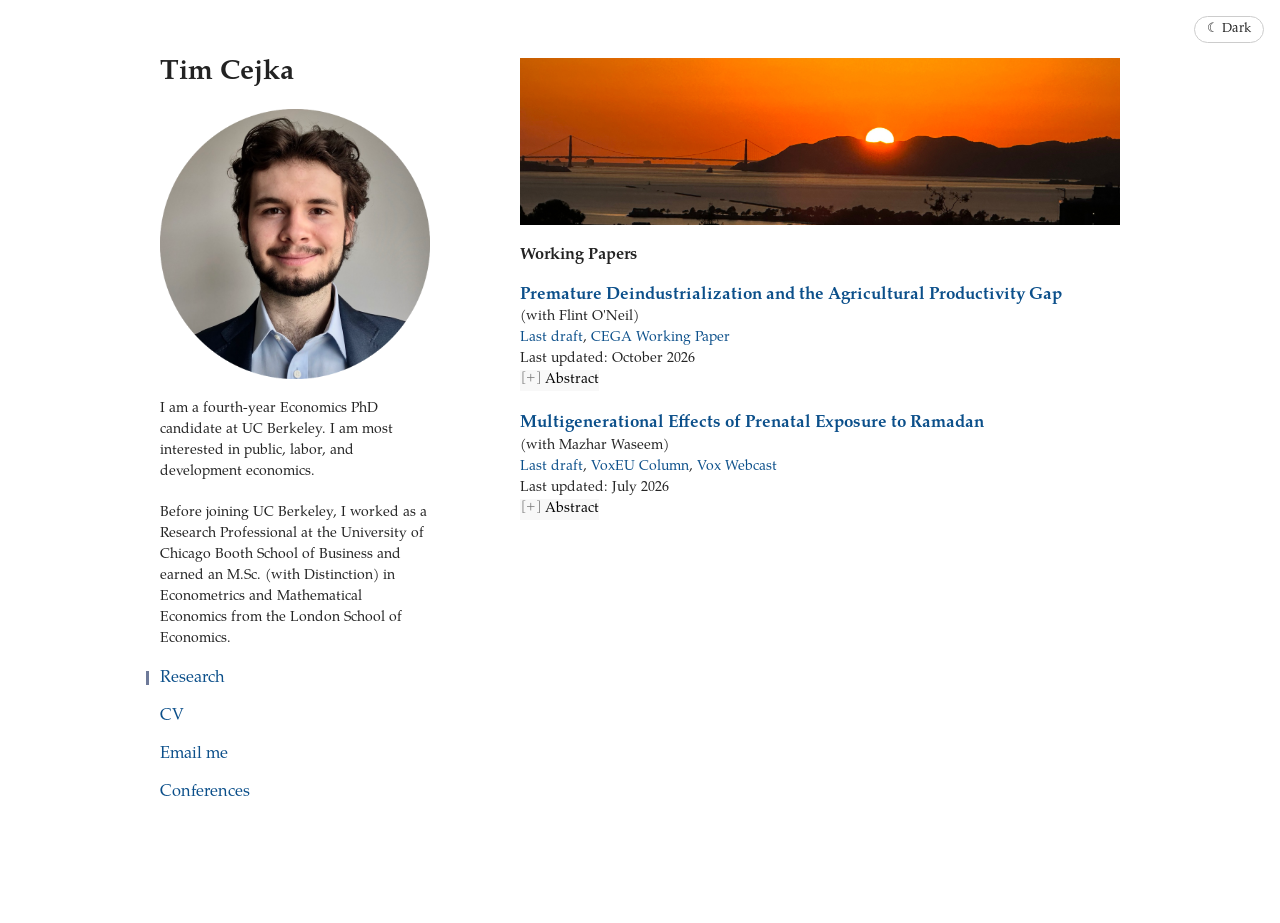
==== index.html @ b82a7634 "Use Pagella as the single site font; links before Last updated TeX Gyre Pagella (self-hosted, Palati" ====
<html>
  <head>
    <!-- Google tag (gtag.js) -->
<script async src="https://www.googletagmanager.com/gtag/js?id=G-0H6EBWZ7NP"></script>
<script>
  window.dataLayer = window.dataLayer || [];
  function gtag(){dataLayer.push(arguments);}
  gtag('js', new Date());
  gtag('config', 'G-0H6EBWZ7NP');
</script>
<!-- End Google tag -->


    <meta charset="utf-8"> 
    <script>
      // apply a saved dark-mode choice before the page draws, so it does not flash white
      try { if (localStorage.getItem("theme") === "dark") document.documentElement.setAttribute("data-theme", "dark"); } catch (e) {}
    </script>
    <meta http-equiv="X-UA-Compatible" content="chrome=1">
    <title>Tim Cejka by timcejka</title>

    <link rel="stylesheet" href="stylesheets/styles.css">
    <link rel="stylesheet" href="stylesheets/github-light.css">
    <meta name="viewport" content="width=device-width, initial-scale=1, user-scalable=no">
  
    <link rel="apple-touch-icon" sizes="180x180" href="/apple-touch-icon.png">
    <link rel="icon" type="image/png" sizes="32x32" href="/favicon-32x32.png">
    <link rel="icon" type="image/png" sizes="16x16" href="/favicon-16x16.png">
    <link rel="manifest" href="/site.webmanifest">
    <meta name="msapplication-TileColor" content="#da532c">
    <meta name="theme-color" content="#ffffff">

    <style>
      button.accordion2, button.accordion {
        font:14px/1.5 "TeX Gyre Pagella", "Palatino Linotype", Palatino, serif;
        cursor: pointer;
        padding: 0px;
        border: none;
        text-align: left;
        outline: none;
        font-size: 100%;
        transition: 0.4s;
        background-color: #f8f8f8;
      }
      button.accordion.active, button.accordion:hover {
        background-color: #f8f8f8;
      }
      button.accordion:after {
        content: '[+]';
        font-size: 90%;
        color:#777;
        float: left;
        margin-left: 1px;
        margin-right: 0.35em;
      }
      button.accordion2:after {
        content: '[#]';
        font-size: 90%;
        color:#777;
        float: left;
        margin-left: 1px;
        margin-right: 0.35em;
      }
      button.accordion.active:after {
        content: "[\2212]";
      }
      div.panel {
        /* abstract box, styled after tomastapak.github.io */
        padding: 15px 20px;
        margin-top: 5px;
        display: none;
        background-color: #f9f9f9;
        border-left: 4px solid #aaa;
        font: 14px/1.6 "TeX Gyre Pagella", "Palatino Linotype", Palatino, serif;
        color: #444;
      }
      div.panel.show {
        display: block !important;
      }
      html {
        scroll-behavior: smooth;
      }
    </style>
    </head>
  <body>
  <button id="theme-toggle" class="theme-toggle" type="button">&#9790; Dark</button>

  <div class="wrapper">
    <header>
      <h1><a href="https://timcejka.github.io/" style="color:inherit; text-decoration:none;">Tim Cejka</a></h1>
<p class="view"><img src="pictures/prof_photo_slack.png" width="100%" alt="Long Photo"></p>
<p>I am a fourth-year Economics PhD candidate at UC Berkeley. I am most interested in public, labor, and development economics.</p>
<p>Before joining UC Berkeley, I worked as a Research Professional at the University of Chicago Booth School of Business and earned an M.Sc. (with Distinction) in Econometrics and Mathematical Economics from the London School of Economics.</p>
      <h3><p class="view"><a class="current" aria-current="page" href="#working-papers">Research</a></p></h3>
      <h3><p class="view"><a href="https://timcejka.github.io/papers/cv.pdf">CV</a></p></h3>
      <h3><p class="view"><a href="mailto:tim_cejka@berkeley.edu">Email me</a></p></h3>
      <h3><p class="view"><a href="https://timcejka.github.io/conferences.html">Conferences</a></p></h3>
 <br>
  </header>
      <section>

      <img id="banner" src="pictures/my_long_photo.jpg" name="slide" width="1920" alt="Photo banner" title="Click for another photo" role="button" tabindex="0" style="cursor:pointer;">
        <br>
        <br>

        <h3 id="working-papers">Working Papers</h3>

        <p class="paper" style="margin:0;"><a class="paper-title" href="http://timcejka.github.io/papers/Cejka_ONeil_2026_Premature_Deindustrialization.pdf">Premature Deindustrialization and the Agricultural Productivity Gap</a><br>
        <span class="paper-authors">(with <a href="https://economics.stanford.edu/people/flint-oneil">Flint O'Neil</a>)</span><br>
        <a href="http://timcejka.github.io/papers/Cejka_ONeil_2026_Premature_Deindustrialization.pdf">Last draft</a>,
        <a href="https://cega.berkeley.edu/">CEGA Working Paper</a><br>
        <span class="paper-date">Last updated: October 2026</span><br>
        <button class="accordion">Abstract</button></p>
        <div class="panel">
          Why does manufacturing employment in emerging markets peak at half the levels advanced economies reached? We investigate this question through a quantitative trade model with structural change and rural-to-urban migration. Emerging markets have a comparative advantage in manufacturing, so trade alone should make them industrialize more, not less. Instead, we show that what holds them back are large rural-urban labor market wedges, which may reflect migration frictions or skill barriers. We estimate the wedges from wage gaps and migration flows. Without them, the median emerging economy does not prematurely deindustrialize, and instead reaches a peak manufacturing employment share roughly 10 percentage points higher than the data. By contrast, the rise of China contributes little to premature deindustrialization. Consistent with the model, we provide quasi-experimental evidence that a labor-saving agricultural technology increased industrialization in Brazil only in municipalities with young, mobile populations.

        </div>
        <br>

        <p class="paper" style="margin:0;"><a class="paper-title" href="http://timcejka.github.io/papers/Cejka_Waseem_2026_In-Utero_Exposure.pdf">Multigenerational Effects of Prenatal Exposure to Ramadan</a><br>
        <span class="paper-authors">(with <a href="https://www.mazharwaseem.com">Mazhar Waseem</a>)</span><br>
        <a href="http://timcejka.github.io/papers/Cejka_Waseem_2026_In-Utero_Exposure.pdf">Last draft</a>, 
        <a href="https://cepr.org/voxeu/columns/long-run-economic-impact-utero-shocks">VoxEU Column</a>,
        <a href="https://cepr.org/voxeu/vox-webcasts/utero-effects-ramadan-fasting-estimating-long-term-outcomes">Vox Webcast</a><br>
        <span class="paper-date">Last updated: July 2026</span><br>
        <button class="accordion">Abstract</button></p>
        <div class="panel">
          Using administrative tax records, two nationally-representative surveys, and a purpose-built survey from Pakistan, we estimate the long-run effects of Ramadan fasting. Maternal fasting reduces birth weight, educational attainment, and adult earnings. We document three novel findings. First, while fasting rates do not vary by socioeconomic status, the impacts concentrate among poorer households, implying a poverty penalty in consequences of early-life shocks. Second, exposure transmits intergenerationally through both maternal and paternal lines. Third, effects vary by trimester in patterns consistent with developmental biology. Back-of-the-envelope calculations suggest this single mechanism permanently lowers Pakistan's steady-state GDP by 1.5% or by $5.6 billion annually.

        </div>
        <br>

       
        <br>

        <!--
        <p class="paper" style="margin:0;"><a class="paper-title" href="https://drive.google.com/file/d/1ZIXhbyoU1gkyOPVCRdthGgymvJ9fUcLZ/view?usp=share_link">Reflexivity of Predictions as a Statistical Bias</a><br>
        <a href="https://drive.google.com/file/d/1ZIXhbyoU1gkyOPVCRdthGgymvJ9fUcLZ/view?usp=share_link">Last draft (Revise & Resubmit in Philosophy of Science)</a><br>
        <button class="accordion">Abstract</button></p>
        <div class="panel">
          It has been argued that reflexive predictions pose a methodological problem to the social sciences by jeopardizing objective theory-testing. This problem apparently arises from a reflexive prediction's ability to modify the evidential import conferred by an observation upon a tested theory. As a classic example, reflexive predictions can lead to a spurious confirmation of a theory (Merton 1949). In a recent article, Kopec has argued that spurious confirmations constitute just one of multiple undesirable consequences of reflexive predictions, which he argues include both overstating and understating an observation's evidential support as well as mistaking counter-evidence for evidence (Kopec 2011). I agree that reflexive predictions may alter the evidential import of an observation; however, I will argue that this is not a genuinely methodological problem for social science but instead a technical one. Specifically, I will show that the reflexivity of a prediction is merely a type of statistical bias and, as such, can be dealt with using standard econometric methods. After developing a new definition of reflexive predictions, I show that econometric methods can account for reflexivity in the predictions used to test theories in social science.
        </div>
        <br>
        -->

      </section>
    </div>
    <script src="javascripts/scale.fix.js"></script>
    <script>
      // clicking the banner switches between the two photos
      var banner = document.getElementById("banner");
      var bannerPhotos = ["pictures/my_long_photo.jpg", "pictures/my_long_photo_2.jpg"];
      var bannerIndex = 0;
      new Image().src = bannerPhotos[1];
      function nextBanner() {
        bannerIndex = (bannerIndex + 1) % bannerPhotos.length;
        banner.src = bannerPhotos[bannerIndex];
      }
      banner.addEventListener("click", nextBanner);
      banner.addEventListener("keydown", function (e) {
        if (e.key === "Enter" || e.key === " ") { e.preventDefault(); nextBanner(); }
      });

      // flash the bar beside each paper on every click of Research,
      // and on arrival from the Conferences page's Research button
      function flashPapers() {
        var papers = document.getElementById("working-papers").parentNode;
        var next = papers.classList.contains("flash-a") ? "flash-b" : "flash-a";
        papers.classList.remove("flash-a", "flash-b");
        papers.classList.add(next);
      }
      document.querySelector('a[href="#working-papers"]').addEventListener("click", flashPapers);
      if (location.hash === "#working-papers") flashPapers();
      var acc = document.getElementsByClassName("accordion");
      var i;
      for (i = 0; i < acc.length; i++) {
        acc[i].onclick = function(){
          this.classList.toggle("active");
          this.parentNode.nextElementSibling.classList.toggle("show");
        }
      }
    </script>
      <script src="javascripts/theme.js"></script>
  </body>
</html>
---- stylesheets/styles.css ----
/* TeX Gyre Pagella: a free Palatino clone and the one font of this site,
   served from here so every device (including Android, which has no Palatino) gets it */
@font-face {
  font-family:"TeX Gyre Pagella";
  src:local("TeX Gyre Pagella"), url("../fonts/texgyrepagella-regular.otf") format("opentype");
  font-weight:400;
  font-style:normal;
  font-display:swap;
}

@font-face {
  font-family:"TeX Gyre Pagella";
  src:local("TeX Gyre Pagella Bold"), url("../fonts/texgyrepagella-bold.otf") format("opentype");
  font-weight:700;
  font-style:normal;
  font-display:swap;
}

body {
  padding:50px;
  font:14px/1.5 "TeX Gyre Pagella", "Palatino Linotype", Palatino, serif;
  color:#222;
  font-weight:400;
}

h1, h2, h3, h4, h5, h6 {
  color:#222;
  margin:0 0 20px;
}

p, ul, ol, table, pre, dl {
  margin:0 0 20px;
}

h1, h2, h3 {
  line-height:1.1;
}

h1 {
  font-size:28px;
}

h2 {
  color:#222;
}

h3, h4, h5, h6 {
  color:#222;
}

a {
  color:#0b4f8a;
  font-weight:400;
  text-decoration:none;
}

a small {
  font-size:11px;
  color:#777;
  margin-top:-0.6em;
  display:block;
}

.wrapper {
  width:960px;
  margin:0 auto;
}

blockquote {
  border-left:1px solid #e5e5e5;
  margin:0;
  padding:0 0 0 20px;
  font-style:italic;
}

code, pre {
  font-family:Monaco, Bitstream Vera Sans Mono, Lucida Console, Terminal;
  color:#333;
  font-size:12px;
}

pre {
  padding:8px 15px;
  background: #f8f8f8;
  border-radius:5px;
  border:1px solid #e5e5e5;
  overflow-x: auto;
}

table {
  width:100%;
  border-collapse:collapse;
}

th, td {
  text-align:left;
  padding:5px 10px;
  border-bottom:1px solid #e5e5e5;
}

dt {
  color:#444;
  font-weight:700;
}

th {
  color:#444;
}

img {
  max-width:100%;
}

header {
  width:270px;
  float:left;
  position:fixed;
}

header ul {
  list-style:none;
  height:40px;

  padding:0;

  background: #eee;
  background: -moz-linear-gradient(top, #f8f8f8 0%, #dddddd 100%);
  background: -webkit-gradient(linear, left top, left bottom, color-stop(0%,#f8f8f8), color-stop(100%,#dddddd));
  background: -webkit-linear-gradient(top, #f8f8f8 0%,#dddddd 100%);
  background: -o-linear-gradient(top, #f8f8f8 0%,#dddddd 100%);
  background: -ms-linear-gradient(top, #f8f8f8 0%,#dddddd 100%);
  background: linear-gradient(top, #f8f8f8 0%,#dddddd 100%);

  border-radius:5px;
  border:1px solid #d2d2d2;
  box-shadow:inset #fff 0 1px 0, inset rgba(0,0,0,0.03) 0 -1px 0;
  width:270px;
}

header li {
  width:89px;
  float:left;
  border-right:1px solid #d2d2d2;
  height:40px;
}

header ul a {
  line-height:1;
  font-size:11px;
  color:#999;
  display:block;
  text-align:center;
  padding-top:6px;
  height:40px;
}

strong {
  color:#222;
  font-weight:700;
}

header ul li + li {
  width:88px;
  border-left:1px solid #fff;
}

header ul li + li + li {
  border-right:none;
  width:89px;
}

header ul a strong {
  font-size:14px;
  display:block;
  color:#222;
}

section {
  width:600px;
  float:right;
  padding-bottom:50px;
}

small {
  font-size:11px;
}

hr {
  border:0;
  background:#e5e5e5;
  height:1px;
  margin:0 0 20px;
}

footer {
  width:270px;
  float:left;
  position:fixed;
  bottom:50px;
}

@media print, screen and (max-width: 960px) {

  div.wrapper {
    width:auto;
    margin:0;
  }

  header, section, footer {
    float:none;
    position:static;
    width:auto;
  }

  header {
    padding-right:320px;
  }

  section {
    border:1px solid #e5e5e5;
    border-width:1px 0;
    padding:20px 0;
    margin:0 0 20px;
  }

  header a small {
    display:inline;
  }

  header ul {
    position:absolute;
    right:50px;
    top:52px;
  }
}

@media print, screen and (max-width: 720px) {
  body {
    word-wrap:break-word;
  }

  header {
    padding:0;
  }

  header ul, header p.view {
    position:static;
  }

  pre, code {
    word-wrap:normal;
  }
}

@media print, screen and (max-width: 480px) {
  body {
    padding:15px;
  }

  header ul {
    display:none;
  }
}

@media print {
  body {
    padding:0.4in;
    font-size:12pt;
    color:#444;
  }
}


code { 
    background: #F1F1F1; 
}

pre {
    white-space: pre-wrap;
    background: #F1F1F1;
}

/* sidebar buttons and name: a bar appears on hover */
header h1 a, header h3 a {
  position:relative;
}

header h1 a::before, header h3 a::before {
  content:"";
  position:absolute;
  left:-14px;
  top:8%;
  bottom:8%;
  width:3px;
  background:#6e7a99;
  opacity:0;
  transition:opacity .15s ease;
}

header h1 a:hover::before, header h3 a:hover::before,
header h3 a.current::before {
  opacity:1;
}

/* the same bar beside a paper or a conference while the mouse is over it */
.paper, section li {
  position:relative;
}

.paper::before, section li::before {
  content:"";
  position:absolute;
  left:-14px;
  top:2px;
  bottom:2px;
  width:3px;
  background:#6e7a99;
  opacity:0;
  transition:opacity .15s ease;
}

section li::before {
  left:-32px;
}

.paper:hover::before, section li:hover::before {
  opacity:1;
}

/* clicking Research flashes the bar beside each paper */
/* two identical animations, alternated so every click starts a fresh one */
.flash-a .paper::before {
  animation:paper-flash-a 1.6s ease;
}

.flash-b .paper::before {
  animation:paper-flash-b 1.6s ease;
}

@keyframes paper-flash-a {
  0%, 100% { opacity:0; }
  25%, 70% { opacity:1; }
}

@keyframes paper-flash-b {
  0%, 100% { opacity:0; }
  25%, 70% { opacity:1; }
}

/* name at the top of the sidebar */
header h1, header h1 a {
  font-weight:700;
}

/* paper titles: larger, in Pagella (Palatino style, as on tomastapak.github.io) */
.paper-title {
  font:bold 17px/1.4 "TeX Gyre Pagella", "Palatino Linotype", Palatino, serif;
}

/* coauthor names: linked, but styled like the surrounding text */
.paper-authors a {
  color:inherit;
  font-weight:inherit;
}

.paper-authors a:hover {
  text-decoration:underline;
}

/* desktop: the left panel scrolls with the page instead of staying pinned,
   with white space under the last button */
@media screen and (min-width: 961px) {
  header {
    position:static;
    padding-bottom:80px;
  }
}

/* dark mode button, top-right corner */
.theme-toggle {
  position:fixed;
  top:16px;
  right:16px;
  z-index:10;
  font:13px/1 "TeX Gyre Pagella", "Palatino Linotype", Palatino, serif;
  padding:6px 12px;
  border:1px solid #ccc;
  border-radius:16px;
  background:#fff;
  color:#222;
  cursor:pointer;
}

.theme-toggle:hover {
  border-color:#6e7a99;
}

/* dark mode */
html[data-theme="dark"] {
  color-scheme:dark;
}

html[data-theme="dark"] body {
  background:#16181c;
  color:#d6d6d6;
}

html[data-theme="dark"] h1, html[data-theme="dark"] h2, html[data-theme="dark"] h3,
html[data-theme="dark"] h4, html[data-theme="dark"] h5, html[data-theme="dark"] h6,
html[data-theme="dark"] strong {
  color:#ececec;
}

html[data-theme="dark"] a {
  color:#8cb8e8;
}

html[data-theme="dark"] .paper-authors a {
  color:inherit;
}

html[data-theme="dark"] div.panel {
  background-color:#1e2126;
  border-left-color:#5a5f69;
  color:#d6d6d6;
}

html[data-theme="dark"] button.accordion {
  background-color:transparent;
  color:#d6d6d6;
}

html[data-theme="dark"] header h1 a::before,
html[data-theme="dark"] header h3 a::before,
html[data-theme="dark"] .paper::before,
html[data-theme="dark"] section li::before {
  background:#9aa6c4;
}

html[data-theme="dark"] section {
  border-color:#33363c;
}

html[data-theme="dark"] code, html[data-theme="dark"] pre {
  background:#23262c;
  color:#d6d6d6;
}

html[data-theme="dark"] .theme-toggle {
  background:#23262c;
  border-color:#44474e;
  color:#ececec;
}
---- stylesheets/github-light.css ----
/*
   Copyright 2014 GitHub Inc.

   Licensed under the Apache License, Version 2.0 (the "License");
   you may not use this file except in compliance with the License.
   You may obtain a copy of the License at

       http://www.apache.org/licenses/LICENSE-2.0

   Unless required by applicable law or agreed to in writing, software
   distributed under the License is distributed on an "AS IS" BASIS,
   WITHOUT WARRANTIES OR CONDITIONS OF ANY KIND, either express or implied.
   See the License for the specific language governing permissions and
   limitations under the License.

*/

.pl-c /* comment */ {
  color: #969896;
}

.pl-c1      /* constant, markup.raw, meta.diff.header, meta.module-reference, meta.property-name, support, support.constant, support.variable, variable.other.constant */,
.pl-s .pl-v /* string variable */ {
  color: #0086b3;
}

.pl-e  /* entity */,
.pl-en /* entity.name */ {
  color: #795da3;
}

.pl-s .pl-s1 /* string source */,
.pl-smi      /* storage.modifier.import, storage.modifier.package, storage.type.java, variable.other, variable.parameter.function */ {
  color: #333;
}

.pl-ent /* entity.name.tag */ {
  color: #63a35c;
}

.pl-k /* keyword, storage, storage.type */ {
  color: #a71d5d;
}

.pl-pds              /* punctuation.definition.string, string.regexp.character-class */,
.pl-s                /* string */,
.pl-s .pl-pse .pl-s1 /* string punctuation.section.embedded source */,
.pl-sr               /* string.regexp */,
.pl-sr .pl-cce       /* string.regexp constant.character.escape */,
.pl-sr .pl-sra       /* string.regexp string.regexp.arbitrary-repitition */,
.pl-sr .pl-sre       /* string.regexp source.ruby.embedded */ {
  color: #183691;
}

.pl-v /* variable */ {
  color: #ed6a43;
}

.pl-id /* invalid.deprecated */ {
  color: #b52a1d;
}

.pl-ii /* invalid.illegal */ {
  background-color: #b52a1d;
  color: #f8f8f8;
}

.pl-sr .pl-cce /* string.regexp constant.character.escape */ {
  color: #63a35c;
  font-weight: bold;
}

.pl-ml /* markup.list */ {
  color: #693a17;
}

.pl-mh        /* markup.heading */,
.pl-mh .pl-en /* markup.heading entity.name */,
.pl-ms        /* meta.separator */ {
  color: #1d3e81;
  font-weight: bold;
}

.pl-mq /* markup.quote */ {
  color: #008080;
}

.pl-mi /* markup.italic */ {
  color: #333;
  font-style: italic;
}

.pl-mb /* markup.bold */ {
  color: #333;
  font-weight: bold;
}

.pl-md /* markup.deleted, meta.diff.header.from-file */ {
  background-color: #ffecec;
  color: #bd2c00;
}

.pl-mi1 /* markup.inserted, meta.diff.header.to-file */ {
  background-color: #eaffea;
  color: #55a532;
}

.pl-mdr /* meta.diff.range */ {
  color: #795da3;
  font-weight: bold;
}

.pl-mo /* meta.output */ {
  color: #1d3e81;
}
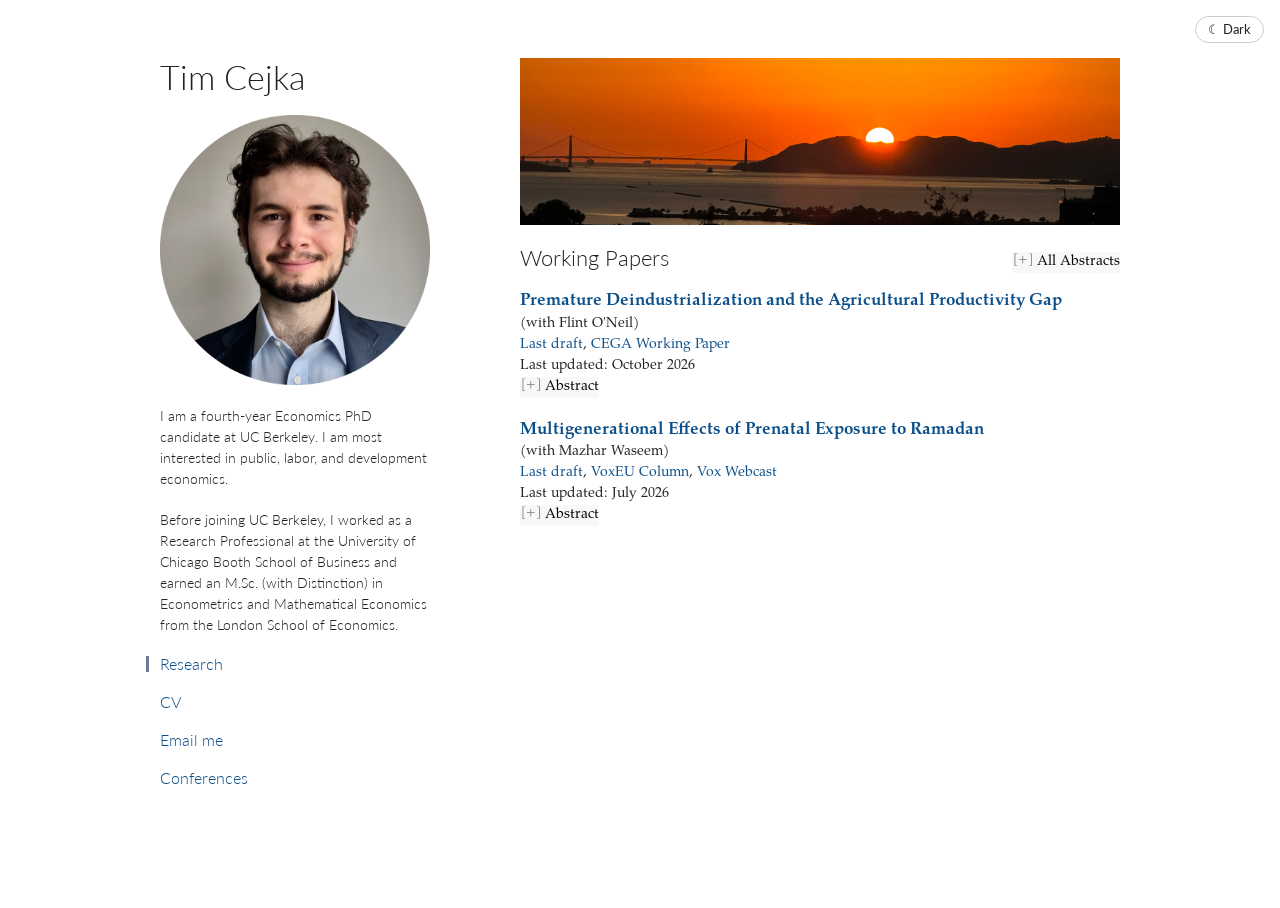
==== commit db450c8f: "All Abstracts toggle; Lato Light outside the papers; larger headings Add a "[+] All Abstracts" butto" ====
--- a/index.html
+++ b/index.html
@@ -32,7 +32,7 @@
     <meta name="theme-color" content="#ffffff">
 
     <style>
-      button.accordion2, button.accordion {
+      button.accordion2, button.accordion, button.accordion-all {
         font:14px/1.5 "TeX Gyre Pagella", "Palatino Linotype", Palatino, serif;
         cursor: pointer;
         padding: 0px;
@@ -43,10 +43,10 @@
         transition: 0.4s;
         background-color: #f8f8f8;
       }
-      button.accordion.active, button.accordion:hover {
+      button.accordion.active, button.accordion:hover, button.accordion-all:hover {
         background-color: #f8f8f8;
       }
-      button.accordion:after {
+      button.accordion:after, button.accordion-all:after {
         content: '[+]';
         font-size: 90%;
         color:#777;
@@ -62,8 +62,14 @@
         margin-left: 1px;
         margin-right: 0.35em;
       }
-      button.accordion.active:after {
+      button.accordion.active:after, button.accordion-all.active:after {
         content: "[\2212]";
+      }
+      button.accordion-all {
+        float: right;
+        font-size: 14px;
+        font-weight: normal;
+        margin-top: 6px;
       }
       div.panel {
         /* abstract box, styled after tomastapak.github.io */
@@ -104,7 +110,7 @@
         <br>
         <br>
 
-        <h3 id="working-papers">Working Papers</h3>
+        <h3 id="working-papers">Working Papers <button type="button" class="accordion-all" id="toggle-all" aria-expanded="false">All Abstracts</button></h3>
 
         <p class="paper" style="margin:0;"><a class="paper-title" href="http://timcejka.github.io/papers/Cejka_ONeil_2026_Premature_Deindustrialization.pdf">Premature Deindustrialization and the Agricultural Productivity Gap</a><br>
         <span class="paper-authors">(with <a href="https://economics.stanford.edu/people/flint-oneil">Flint O'Neil</a>)</span><br>
@@ -174,12 +180,30 @@
       if (location.hash === "#working-papers") flashPapers();
       var acc = document.getElementsByClassName("accordion");
       var i;
+      var toggleAll = document.getElementById("toggle-all");
+      function syncToggleAll() {
+        var allOpen = acc.length > 0;
+        for (var j = 0; j < acc.length; j++) {
+          if (!acc[j].classList.contains("active")) allOpen = false;
+        }
+        toggleAll.classList.toggle("active", allOpen);
+        toggleAll.setAttribute("aria-expanded", allOpen ? "true" : "false");
+      }
       for (i = 0; i < acc.length; i++) {
         acc[i].onclick = function(){
           this.classList.toggle("active");
           this.parentNode.nextElementSibling.classList.toggle("show");
+          syncToggleAll();
         }
       }
+      toggleAll.addEventListener("click", function () {
+        var open = !toggleAll.classList.contains("active");
+        for (var j = 0; j < acc.length; j++) {
+          acc[j].classList.toggle("active", open);
+          acc[j].parentNode.nextElementSibling.classList.toggle("show", open);
+        }
+        syncToggleAll();
+      });
     </script>
       <script src="javascripts/theme.js"></script>
   </body>
--- a/stylesheets/styles.css
+++ b/stylesheets/styles.css
@@ -1,6 +1,8 @@
-
-/* TeX Gyre Pagella: a free Palatino clone and the one font of this site,
-   served from here so every device (including Android, which has no Palatino) gets it */
+@import url(https://fonts.googleapis.com/css2?family=Lato:wght@300;400;700&display=swap);
+
+
+/* TeX Gyre Pagella: a free Palatino clone used for the papers, served from
+   here so every device (including Android, which has no Palatino) gets it */
 @font-face {
   font-family:"TeX Gyre Pagella";
   src:local("TeX Gyre Pagella"), url("../fonts/texgyrepagella-regular.otf") format("opentype");
@@ -19,9 +21,9 @@
 
 body {
   padding:50px;
-  font:14px/1.5 "TeX Gyre Pagella", "Palatino Linotype", Palatino, serif;
-  color:#222;
-  font-weight:400;
+  font:14px/1.5 Lato, "Helvetica Neue", Helvetica, Arial, sans-serif;
+  color:#222;
+  font-weight:300;
 }
 
 h1, h2, h3, h4, h5, h6 {
@@ -348,10 +350,6 @@
   25%, 70% { opacity:1; }
 }
 
-/* name at the top of the sidebar */
-header h1, header h1 a {
-  font-weight:700;
-}
 
 /* paper titles: larger, in Pagella (Palatino style, as on tomastapak.github.io) */
 .paper-title {
@@ -383,7 +381,7 @@
   top:16px;
   right:16px;
   z-index:10;
-  font:13px/1 "TeX Gyre Pagella", "Palatino Linotype", Palatino, serif;
+  font:13px/1 Lato, "Helvetica Neue", Helvetica, Arial, sans-serif;
   padding:6px 12px;
   border:1px solid #ccc;
   border-radius:16px;
@@ -426,7 +424,8 @@
   color:#d6d6d6;
 }
 
-html[data-theme="dark"] button.accordion {
+html[data-theme="dark"] button.accordion,
+html[data-theme="dark"] button.accordion-all {
   background-color:transparent;
   color:#d6d6d6;
 }
@@ -452,3 +451,31 @@
   border-color:#44474e;
   color:#ececec;
 }
+
+/* light text outside the papers: name and sidebar buttons */
+header h1, header h1 a {
+  font-size:34px;
+  font-weight:300;
+}
+
+header h3 a {
+  font-weight:300;
+}
+
+/* section headings: Working Papers, Conferences and seminars */
+section > h3 {
+  font-size:22px;
+  font-weight:300;
+}
+
+/* Conferences page labels: Upcoming, Past conferences and seminars */
+section > b {
+  font-size:17px;
+  font-weight:400;
+}
+
+/* the papers keep Pagella */
+.paper {
+  font-family:"TeX Gyre Pagella", "Palatino Linotype", Palatino, serif;
+  font-weight:400;
+}
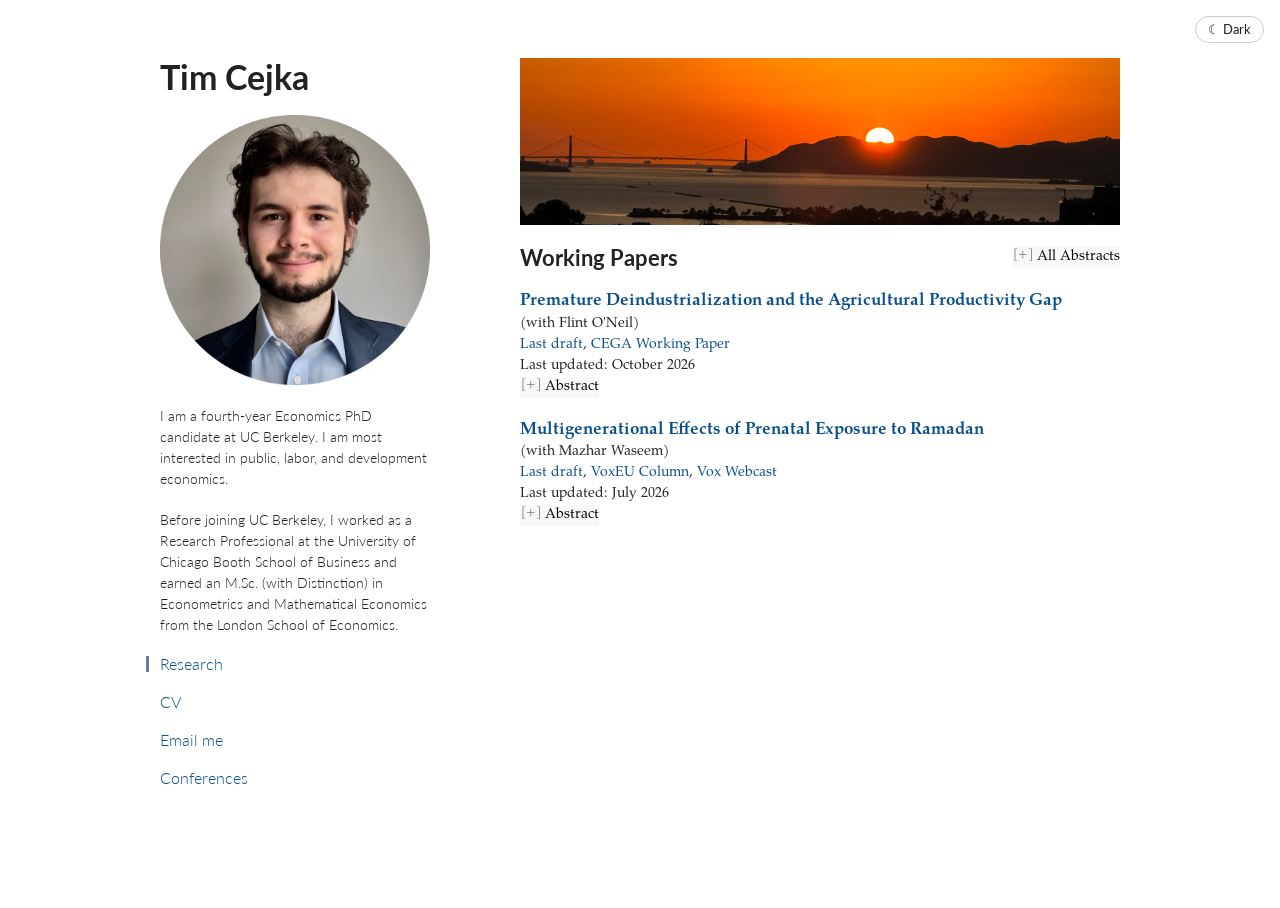
==== commit 93069337: "Align All Abstracts with the Working Papers heading; space under Upcoming Raise the All Abstracts bu" ====
--- a/index.html
+++ b/index.html
@@ -69,7 +69,8 @@
         float: right;
         font-size: 14px;
         font-weight: normal;
-        margin-top: 6px;
+        /* its capitals level with the top of the capitals in "Working Papers" */
+        margin-top: 1px;
       }
       div.panel {
         /* abstract box, styled after tomastapak.github.io */
--- a/stylesheets/styles.css
+++ b/stylesheets/styles.css
@@ -452,10 +452,10 @@
   color:#ececec;
 }
 
-/* light text outside the papers: name and sidebar buttons */
+/* outside the papers: bold name (as on tomastapak.github.io), light sidebar buttons */
 header h1, header h1 a {
   font-size:34px;
-  font-weight:300;
+  font-weight:700;
 }
 
 header h3 a {
@@ -465,13 +465,13 @@
 /* section headings: Working Papers, Conferences and seminars */
 section > h3 {
   font-size:22px;
-  font-weight:300;
+  font-weight:700;
 }
 
 /* Conferences page labels: Upcoming, Past conferences and seminars */
 section > b {
   font-size:17px;
-  font-weight:400;
+  font-weight:700;
 }
 
 /* the papers keep Pagella */
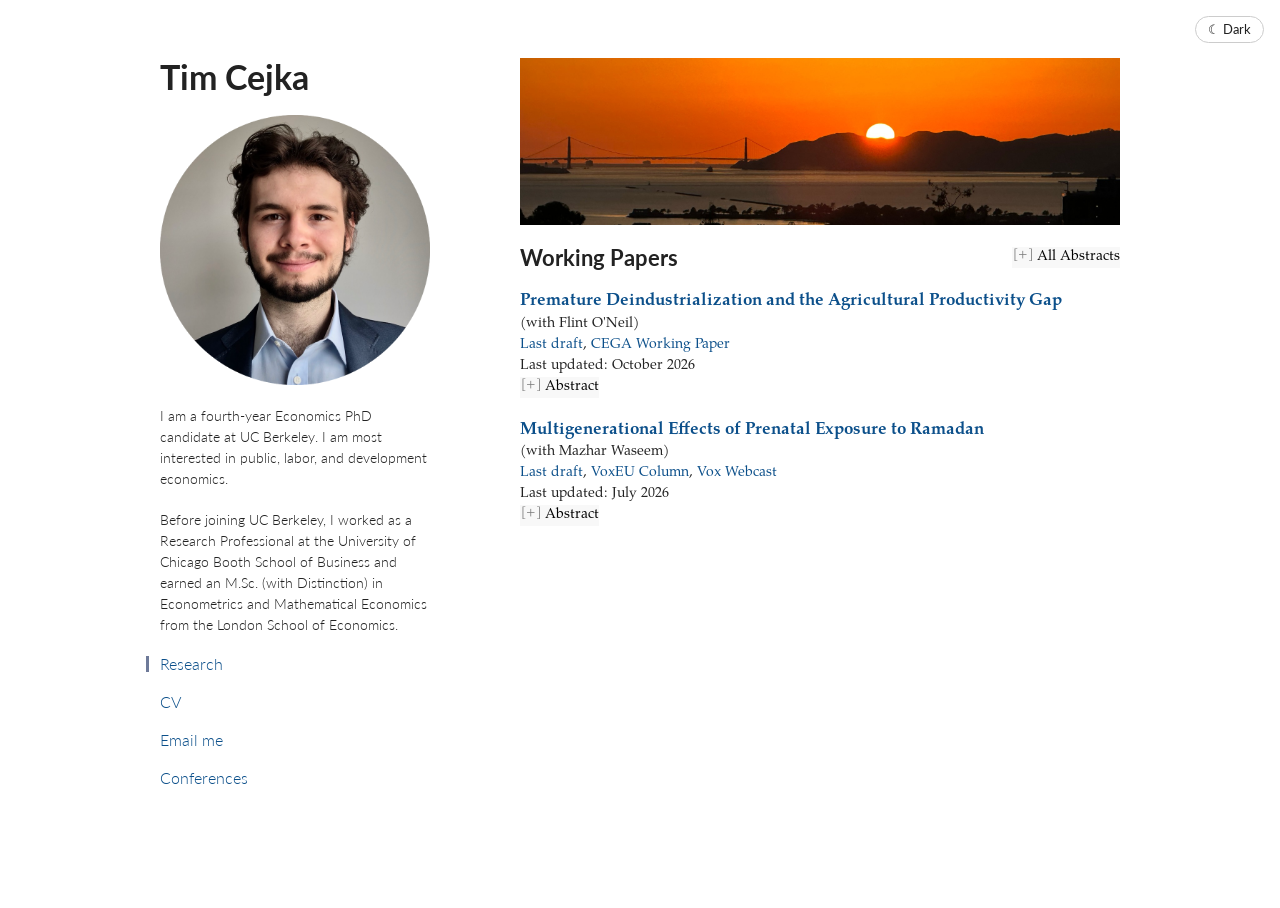
==== commit 5bd64733: "Straighten the sunset banner; underline Abstract buttons on hover Re-cut my_long_photo.jpg from the " ====
--- a/index.html
+++ b/index.html
@@ -18,7 +18,7 @@
       try { if (localStorage.getItem("theme") === "dark") document.documentElement.setAttribute("data-theme", "dark"); } catch (e) {}
     </script>
     <meta http-equiv="X-UA-Compatible" content="chrome=1">
-    <title>Tim Cejka by timcejka</title>
+    <title>Tim Cejka | UC Berkeley</title>
 
     <link rel="stylesheet" href="stylesheets/styles.css">
     <link rel="stylesheet" href="stylesheets/github-light.css">
@@ -45,6 +45,10 @@
       }
       button.accordion.active, button.accordion:hover, button.accordion-all:hover {
         background-color: #f8f8f8;
+      }
+      /* underline the label on hover, like the links */
+      button.accordion:hover, button.accordion-all:hover {
+        text-decoration: underline;
       }
       button.accordion:after, button.accordion-all:after {
         content: '[+]';
--- a/stylesheets/styles.css
+++ b/stylesheets/styles.css
@@ -479,3 +479,59 @@
   font-family:"TeX Gyre Pagella", "Palatino Linotype", Palatino, serif;
   font-weight:400;
 }
+
+/* Conferences page slideshow: fixed 3:2 frame, photos cross-fade */
+.slideshow {
+  position:relative;
+  width:100%;
+  aspect-ratio:3 / 2;
+  overflow:hidden;
+  background:#e8e8e8;
+  margin-bottom:12px;
+}
+
+.slideshow .slide {
+  position:absolute;
+  inset:0;
+  width:100%;
+  height:100%;
+  object-fit:cover;
+  display:block;
+}
+
+.slideshow .slide.next {
+  opacity:0;
+  transition:opacity .9s ease;
+}
+
+.slideshow .slide.next.visible {
+  opacity:1;
+}
+
+html[data-theme="dark"] .slideshow {
+  background:#23262c;
+}
+
+/* links someone has already opened turn purple, as on dannyyagan.com;
+   the sidebar menu and coauthor names keep their usual colors */
+section a:visited {
+  color:indigo;
+}
+
+html[data-theme="dark"] section a:visited {
+  color:#b9a3e3;
+}
+
+section .paper-authors a:visited {
+  color:inherit;
+}
+
+/* underline on hover, as on dannyyagan.com: solid for links in the page,
+   dashed for the sidebar menu */
+section a:hover {
+  text-decoration:underline;
+}
+
+header h3 a:hover {
+  border-bottom:1px dashed;
+}
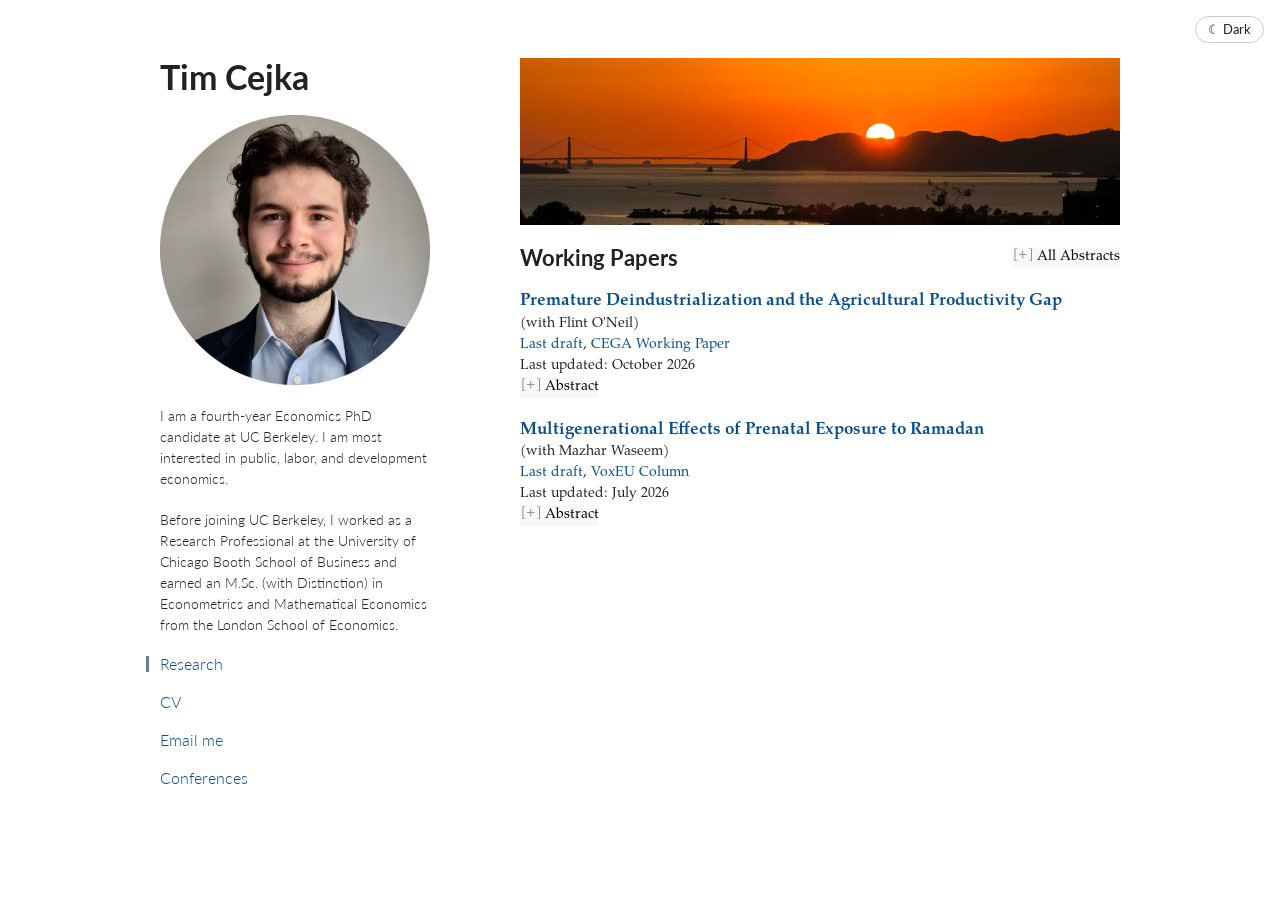
==== commit 35c430fc: "Remove Vox Webcast link from the Ramadan paper entry Co-Authored-By: Claude Sonnet 5.5 <noreply@anth" ====
--- a/index.html
+++ b/index.html
@@ -120,7 +120,7 @@
         <p class="paper" style="margin:0;"><a class="paper-title" href="http://timcejka.github.io/papers/Cejka_ONeil_2026_Premature_Deindustrialization.pdf">Premature Deindustrialization and the Agricultural Productivity Gap</a><br>
         <span class="paper-authors">(with <a href="https://economics.stanford.edu/people/flint-oneil">Flint O'Neil</a>)</span><br>
         <a href="http://timcejka.github.io/papers/Cejka_ONeil_2026_Premature_Deindustrialization.pdf">Last draft</a>,
-        <a href="https://cega.berkeley.edu/">CEGA Working Paper</a><br>
+        <a href="https://escholarship.org/uc/item/2tt8g8h3">CEGA Working Paper</a><br>
         <span class="paper-date">Last updated: October 2026</span><br>
         <button class="accordion">Abstract</button></p>
         <div class="panel">
@@ -132,8 +132,7 @@
         <p class="paper" style="margin:0;"><a class="paper-title" href="http://timcejka.github.io/papers/Cejka_Waseem_2026_In-Utero_Exposure.pdf">Multigenerational Effects of Prenatal Exposure to Ramadan</a><br>
         <span class="paper-authors">(with <a href="https://www.mazharwaseem.com">Mazhar Waseem</a>)</span><br>
         <a href="http://timcejka.github.io/papers/Cejka_Waseem_2026_In-Utero_Exposure.pdf">Last draft</a>, 
-        <a href="https://cepr.org/voxeu/columns/long-run-economic-impact-utero-shocks">VoxEU Column</a>,
-        <a href="https://cepr.org/voxeu/vox-webcasts/utero-effects-ramadan-fasting-estimating-long-term-outcomes">Vox Webcast</a><br>
+        <a href="https://cepr.org/voxeu/columns/long-run-economic-impact-utero-shocks">VoxEU Column</a><br>
         <span class="paper-date">Last updated: July 2026</span><br>
         <button class="accordion">Abstract</button></p>
         <div class="panel">
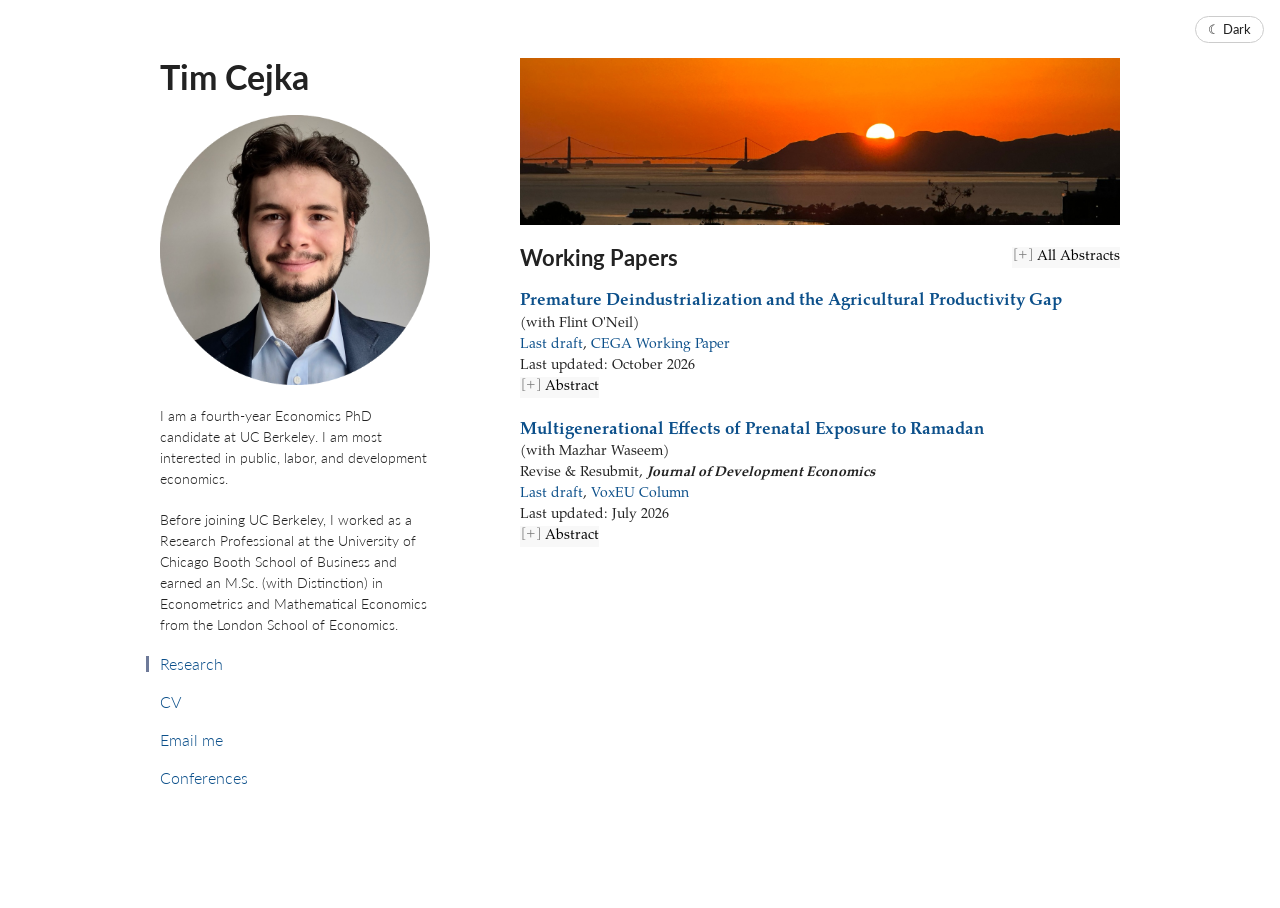
==== commit cd35e8a7: "Add JDE R&R line to Ramadan paper; shrink profile photo on phones Co-Authored-By: Claude Sonnet 5.5 " ====
--- a/index.html
+++ b/index.html
@@ -131,6 +131,7 @@
 
         <p class="paper" style="margin:0;"><a class="paper-title" href="http://timcejka.github.io/papers/Cejka_Waseem_2026_In-Utero_Exposure.pdf">Multigenerational Effects of Prenatal Exposure to Ramadan</a><br>
         <span class="paper-authors">(with <a href="https://www.mazharwaseem.com">Mazhar Waseem</a>)</span><br>
+        Revise &amp; Resubmit, <strong><em>Journal of Development Economics</em></strong><br>
         <a href="http://timcejka.github.io/papers/Cejka_Waseem_2026_In-Utero_Exposure.pdf">Last draft</a>, 
         <a href="https://cepr.org/voxeu/columns/long-run-economic-impact-utero-shocks">VoxEU Column</a><br>
         <span class="paper-date">Last updated: July 2026</span><br>
--- a/stylesheets/styles.css
+++ b/stylesheets/styles.css
@@ -252,6 +252,13 @@
 
   pre, code {
     word-wrap:normal;
+  }
+
+  /* on phones keep the profile photo a modest size instead of full width */
+  header p.view img {
+    width:auto;
+    max-width:240px;
+    height:auto;
   }
 }
 
